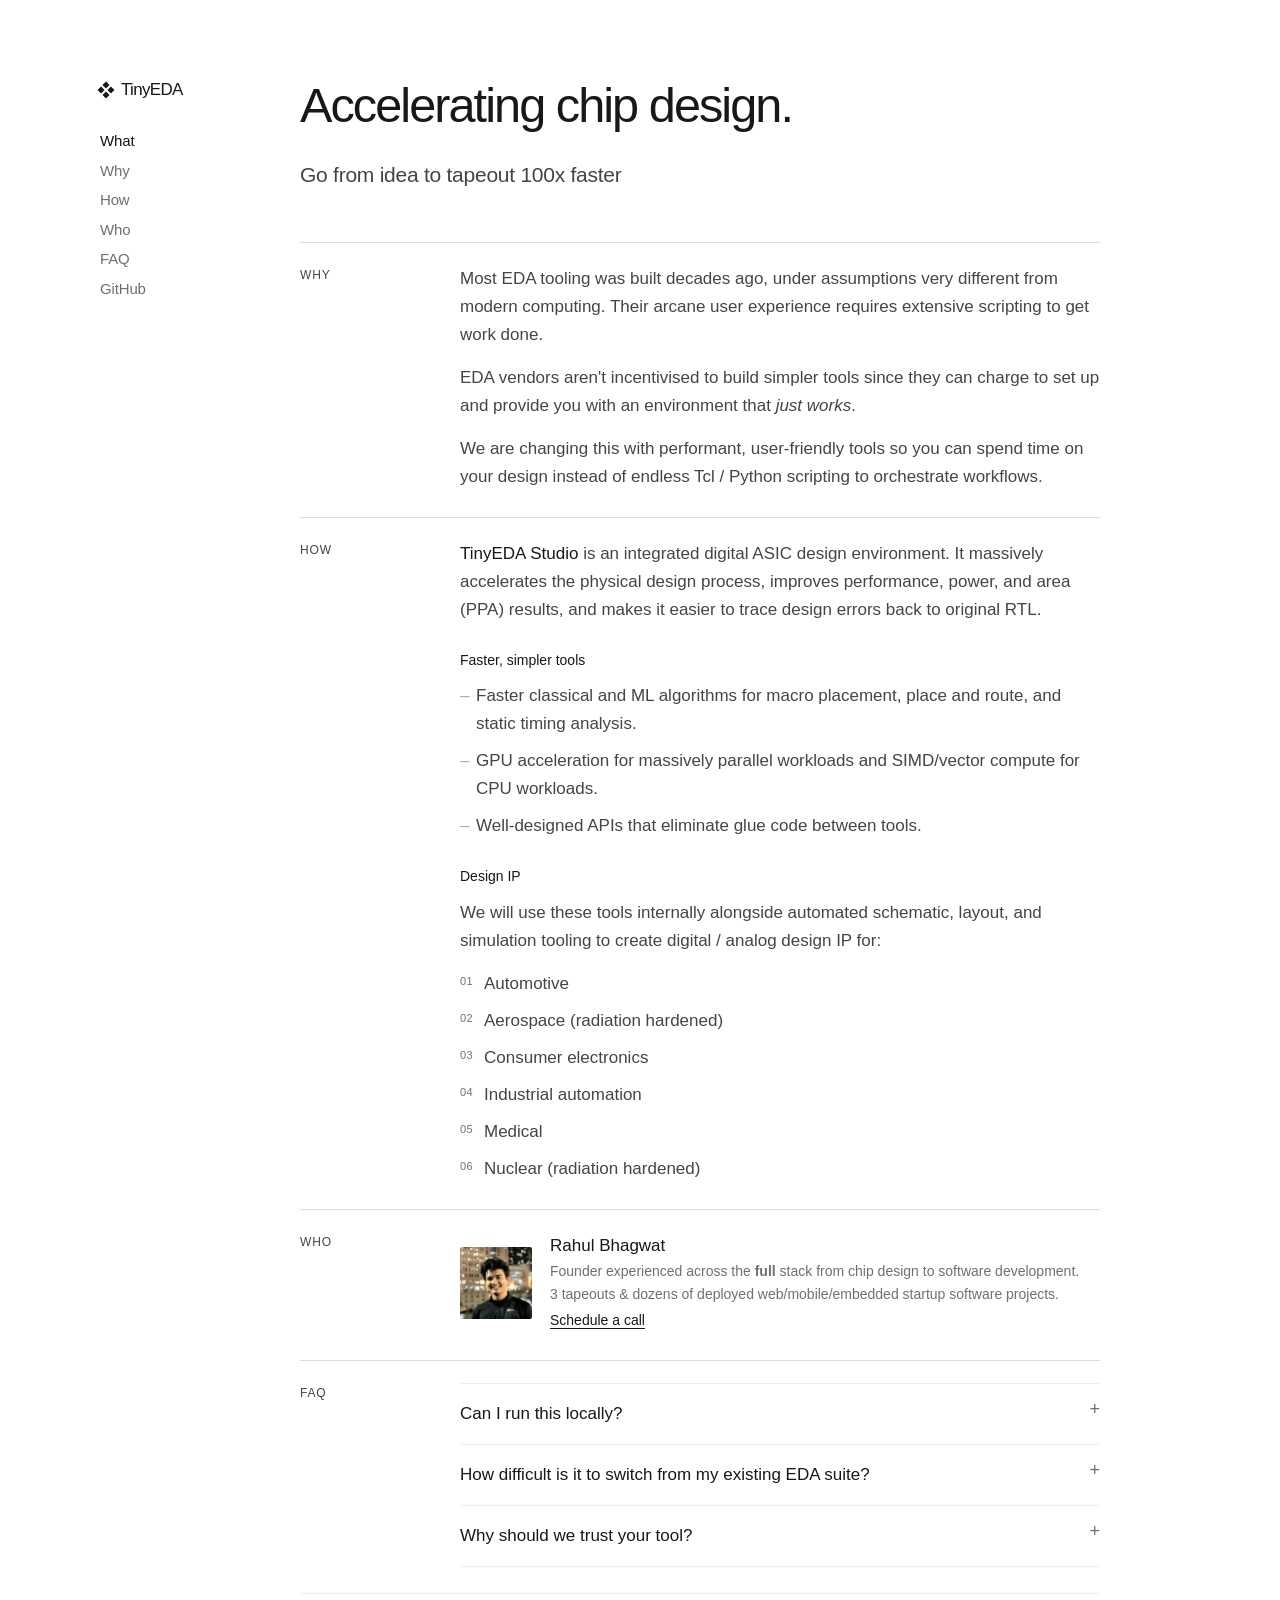
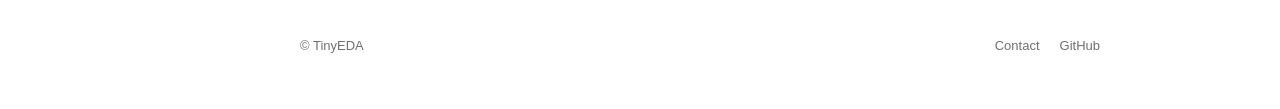
==== index.html @ 5a04b0ed "add some founder credibility cz otherwise it's just a name and face might as well be anyone else" ====
<!DOCTYPE html>
<html lang="en">
	<head>
		<meta charset="UTF-8">
		<meta name="viewport" content="width=device-width, initial-scale=1">
		<meta name="description" content="TinyEDA is building performant and simple Electronic Design Automation tools and design IP for the chip design industry.">
		<meta name="theme-color" content="#ffffff" media="(prefers-color-scheme:light)">
		<meta name="theme-color" content="#111111" media="(prefers-color-scheme:dark)">
		<link rel="icon" href="data:image/svg+xml,%3Csvg xmlns='http://www.w3.org/2000/svg' viewBox='0 0 18 18'%3E%3Cstyle%3Erect%7Bfill:%23181818%7D@media(prefers-color-scheme:dark)%7Brect%7Bfill:%23fff%7D%7D%3C/style%3E%3Cg transform='rotate(45 9 9)'%3E%3Crect x='3' y='3' width='5' height='5'/%3E%3Crect x='10' y='3' width='5' height='5'/%3E%3Crect x='3' y='10' width='5' height='5'/%3E%3Crect x='10' y='10' width='5' height='5'/%3E%3C/g%3E%3C/svg%3E">
		<title>TinyEDA: Accelerating chip design</title>
		<style>
			:root { color-scheme:light dark; --bg:#fff; --ink:#181818; --secondary:#454545; --muted:#707070; --line:#dedede; --soft:#eee; --dash:#aaa; --header:rgba(255,255,255,.96); --rail:260px; --width:800px }
			* { box-sizing:border-box }
			html { scroll-behavior:smooth }
			body { margin:0; background:var(--bg); color:var(--ink); font:15px/1.6 "Helvetica Neue",Helvetica,Arial,sans-serif }
			a { color:inherit; text-decoration:none }
			a:hover { color:var(--ink) }
			.layout { display:grid; grid-template-columns:var(--rail) 1fr; min-height:100vh; max-width:1400px; margin:auto }
			.sidebar { position:sticky; top:0; height:100vh; padding:76px 0 48px 100px }
			.logo { display:inline-flex; align-items:center; gap:9px; margin-bottom:28px; font-size:17px; font-weight:500; letter-spacing:-.04em }
			.mark { width:12px; height:12px; transform:rotate(45deg) }
			.mark::before { display:block; width:5px; height:5px; background:currentColor; box-shadow:7px 0,0 7px,7px 7px; content:"" }
			.menu { display:flex; flex-direction:column; align-items:flex-start; gap:10px }
			.menu a { color:var(--muted); line-height:1.3; letter-spacing:-.01em }
			.menu a.active { color:var(--ink); font-weight:500 }
			#nav-toggle,.nav-button { display:none }
			main { display:flex; min-width:0; min-height:100vh; flex-direction:column; max-width:920px; padding:80px 80px 52px 40px }
			h1 { max-width:var(--width); margin:0 0 28px; font-size:clamp(34px,3.8vw,52px); font-weight:300; line-height:1.05; letter-spacing:-.04em }
			.intro { max-width:var(--width); margin-bottom:50px; font-size:21px; line-height:1.55; letter-spacing:-.012em }
			.intro p { margin:0 0 14px }
			.intro p:last-child { color:var(--secondary); margin:0 }
			.rows { max-width:var(--width) }
			.row { display:grid; grid-template-columns:140px minmax(0,1fr); gap:20px; padding:22px 0 26px; border-top:1px solid var(--line); scroll-margin-top:20px }
			.row h2 { margin:2px 0 0; color:var(--secondary); font-size:12px; font-weight:400; line-height:1.4; letter-spacing:.07em; text-transform:uppercase }
			.copy { min-width:0; color:var(--secondary); font-size:17px; line-height:1.65 }
			.copy p { margin:0 0 15px }
			.copy p:last-child { margin-bottom:0 }
			.copy strong { color:var(--ink); font-weight:500 }
			.copy ul,.copy ol { margin:0; padding:0; list-style:none }
			.copy li { position:relative; margin:0 0 9px; padding-left:16px }
			.copy li:last-child { margin-bottom:0 }
			.copy li::before { position:absolute; left:0; color:var(--dash); content:"–" }
			.copy ol { counter-reset:item }
			.copy ol li { counter-increment:item; padding-left:24px }
			.copy ol li::before { content:counter(item,decimal-leading-zero); color:var(--muted); font-size:11px; letter-spacing:.04em; top:2px }
			.subhead { display:block; margin:25px 0 10px; color:var(--ink); font-size:14px; font-weight:500 }
			.person { display:grid; grid-template-columns:72px 1fr; align-items:center; gap:18px }
			.person img { width:72px; height:72px; border-radius:2px }
			.person p { margin:0 }
			.person .role { color:var(--muted); font-size:14px }
			.person .calendar-link { color:var(--ink); font-size:14px; text-decoration:underline; text-underline-offset:3px }
			details { border-bottom:1px solid var(--soft) }
			details:first-child { border-top:1px solid var(--soft) }
			summary { display:flex; justify-content:space-between; gap:20px; padding:16px 0; color:var(--ink); cursor:pointer; list-style:none }
			summary::after { color:var(--muted); content:"+"; font-size:18px; line-height:1 }
			details[open] summary::after { content:"−" }
			details p { padding:0 36px 16px 0 }
			footer { display:flex; justify-content:space-between; align-items:center; max-width:var(--width); margin-top:auto; padding-top:42px; border-top:1px solid var(--soft); color:var(--muted); font-size:13px }
			.footer-links { display:flex; gap:20px }
			@media (max-width:900px) {
				.layout { display:block }
				.sidebar { position:fixed; z-index:3; display:flex; width:100%; height:68px; padding:0 24px; align-items:center; justify-content:space-between; background:var(--header); backdrop-filter:blur(12px) }
				.logo { margin:0 }
				.menu { flex-direction:row; gap:18px }
				main { max-width:none; padding:108px 24px 48px }
				h1 { font-size:38px }
				.intro { font-size:19px; margin-bottom:36px }
				.rows,footer { max-width:none }
			}
			@media (max-width:600px) {
				body:has(#nav-toggle:checked) { overflow:hidden }
				.sidebar { height:60px; padding:0 18px; backdrop-filter:none }
				#nav-toggle { display:block; position:absolute; opacity:0; pointer-events:none }
				.nav-button { z-index:5; display:flex; width:32px; height:32px; padding:7px 5px; flex-direction:column; justify-content:space-around; cursor:pointer }
				#nav-toggle:focus-visible + .nav-button { outline:2px solid var(--ink); outline-offset:2px }
				.nav-button i { display:block; height:1.5px; background:var(--ink); transition:transform .2s,opacity .2s }
				.menu { position:fixed; inset:0; z-index:4; display:flex; visibility:hidden; opacity:0; background:var(--bg); flex-direction:column; align-items:center; justify-content:center; gap:20px; transition:opacity .2s,visibility .2s }
				.menu a { font-size:26px; color:var(--muted) }
				#nav-toggle:checked ~ .menu { visibility:visible; opacity:1 }
				#nav-toggle:checked + .nav-button i:first-child { transform:translateY(6px) rotate(45deg) }
				#nav-toggle:checked + .nav-button i:nth-child(2) { opacity:0 }
				#nav-toggle:checked + .nav-button i:last-child { transform:translateY(-6px) rotate(-45deg) }
				main { padding:91px 18px 40px }
				h1 { margin-bottom:22px; font-size:clamp(30px,9vw,36px); line-height:1.1 }
				.intro { font-size:18px; line-height:1.6 }
				.row { grid-template-columns:1fr; gap:12px; padding:17px 0 23px; scroll-margin-top:75px }
				.row h2 { margin:0; font-size:11px }
				footer { align-items:flex-start; gap:20px; padding-top:30px }
			}
			@media (prefers-color-scheme:dark) { :root { --bg:#111; --ink:#eee; --secondary:#bbb; --muted:#8d8d8d; --line:#383838; --soft:#2b2b2b; --dash:#686868; --header:rgba(17,17,17,.96) } }
			@media (prefers-reduced-motion:reduce) { html { scroll-behavior:auto } * { transition:none!important } }
		</style>
	</head>
	<body>
		<div class="layout">
			<header class="sidebar">
				<a class="logo" href="#what"><span class="mark"></span>TinyEDA</a>
				<input id="nav-toggle" type="checkbox" aria-label="Toggle navigation">
				<label class="nav-button" for="nav-toggle" aria-label="Toggle navigation"><i></i><i></i><i></i></label>
				<nav class="menu" aria-label="Main navigation">
					<a href="#what">What</a>
					<a href="#why">Why</a>
					<a href="#how">How</a>
					<a href="#who">Who</a>
					<a href="#faq">FAQ</a>
					<a href="https://github.com/tinyeda">GitHub</a>
				</nav>
			</header>
			<main>
				<h1 id="what">Accelerating chip design.</h1>
				<div class="intro">
					<p>Go from idea to tapeout 100x faster</p>
				</div>
				<div class="rows">
					<section class="row" id="why">
						<h2>Why</h2>
						<div class="copy">
							<p>Most EDA tooling was built decades ago, under assumptions very different from modern computing. Their arcane user experience requires extensive scripting to get work done.</p>
							<p>EDA vendors aren't incentivised to build simpler tools since they can charge to set up and provide you with  an environment that <em>just works</em>.</p>
							<p>We are changing this with performant, user-friendly tools so you can spend time on your design instead of endless Tcl / Python scripting to orchestrate workflows.</p>
						</div>
					</section>
					<section class="row" id="how">
						<h2>How</h2>
						<div class="copy">
							<p><strong>TinyEDA Studio</strong> is an integrated digital ASIC design environment. It massively accelerates the physical design process, improves performance, power, and area (PPA) results, and makes it easier to trace design errors back to original RTL.</p>
							<span class="subhead">Faster, simpler tools</span>
							<ul>
								<li>Faster classical and ML algorithms for macro placement, place and route, and static timing analysis.</li>
								<li>GPU acceleration for massively parallel workloads and SIMD/vector compute for CPU workloads.</li>
								<li>Well-designed APIs that eliminate glue code between tools.</li>
							</ul>
							<span class="subhead">Design IP</span>
							<p>We will use these tools internally alongside automated schematic, layout, and simulation tooling to create digital / analog design IP for:</p>
							<ol>
								<li>Automotive</li><li>Aerospace (radiation hardened)</li><li>Consumer electronics</li><li>Industrial automation</li><li>Medical</li><li>Nuclear (radiation hardened)</li>
							</ol>
						</div>
					</section>
					<section class="row" id="who">
						<h2>Who</h2>
						<div class="copy person">
							<img src="assets/rahul.webp" alt="Rahul Bhagwat" loading="lazy" decoding="async">
							<div><p><strong>Rahul Bhagwat</strong></p><p class="role">Founder experienced across the <b>full</b> stack from chip design to software development.<br>3 tapeouts & dozens of deployed web/mobile/embedded startup software projects.</p><p><a class="calendar-link" href="https://cal.com/rahulbhagwat/tinyeda">Schedule a call</a></p></div>
						</div>
					</section>
					<section class="row" id="faq">
						<h2>FAQ</h2>
						<div class="copy">
							<details><summary>Can I run this locally?</summary><p>Yes. We will have local apps for MacOS, Windows, and Linux, as well as a collaborative web app hostable on-premise.</p></details>
							<details><summary>How difficult is it to switch from my existing EDA suite?</summary><p>We will provide tooling to port your Tcl scripts and tool-specific configurations, making the switch painless and inexpensive for your organization.</p></details>
							<details><summary>Why should we trust your tool?</summary><p>We will formally verify equivalence where applicable and work closely with foundries to qualify our tools as signoff-ready.</p></details>
						</div>
					</section>
				</div>
				<footer>
					<span>© TinyEDA</span>
					<nav class="footer-links" aria-label="Footer navigation"><a href="mailto:rahul@tinyeda.com">Contact</a><a href="https://github.com/tinyeda">GitHub</a></nav>
				</footer>
			</main>
		</div>
		<script>
			const links=[...document.querySelectorAll('.menu a[href^="#"]')],sections=links.map(a=>document.querySelector(a.hash));let selected,offsets,max=1,ticking;
			function mark(section){links.forEach(a=>a.classList.toggle('active',a.hash==='#'+section.id))}
			function setActive(){if(selected)return mark(selected);let current=sections[0],line=120+scrollY/max*(innerHeight*.75-120),position=scrollY+line;for(let i=0;i<sections.length;i++)if(offsets[i]<=position)current=sections[i];mark(current)}
			function refresh(){offsets=sections.map(section=>section.offsetTop);max=Math.max(document.documentElement.scrollHeight-innerHeight,1);setActive()}
			function onScroll(){if(!ticking){ticking=true;requestAnimationFrame(()=>{setActive();ticking=false})}}
			document.querySelectorAll('.menu a').forEach(a=>a.addEventListener('click',()=>{document.querySelector('#nav-toggle').checked=false;if(a.hash){selected=document.querySelector(a.hash);mark(selected)}}));
			sections.forEach(section=>section.addEventListener('pointerdown',()=>{selected=section;mark(section)}));
			for(const event of ['wheel','touchstart'])addEventListener(event,()=>selected=null,{passive:true});
			addEventListener('keydown',e=>{if(['ArrowDown','ArrowUp','PageDown','PageUp','Home','End',' '].includes(e.key))selected=null});
			addEventListener('scroll',onScroll,{passive:true});addEventListener('resize',()=>requestAnimationFrame(refresh));new ResizeObserver(refresh).observe(document.querySelector('main'));requestAnimationFrame(refresh);
		</script>
	</body>
</html>
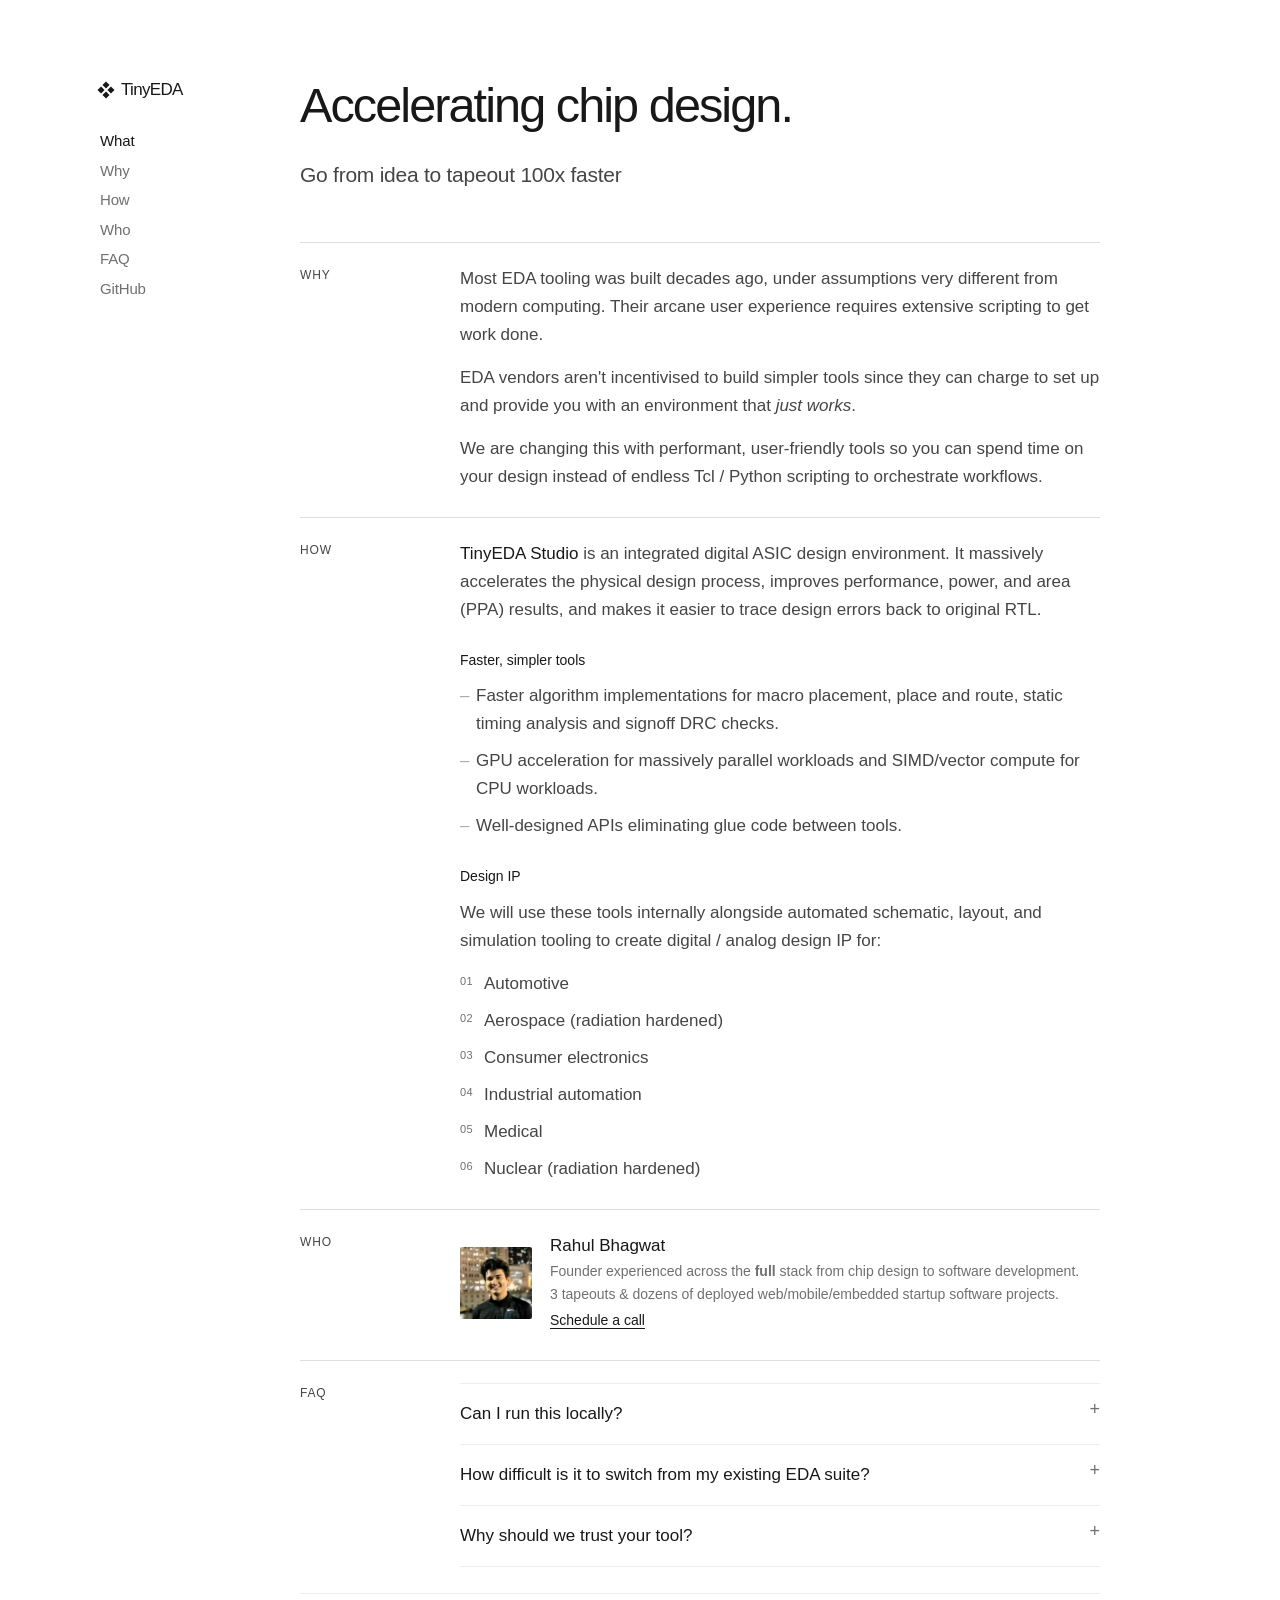
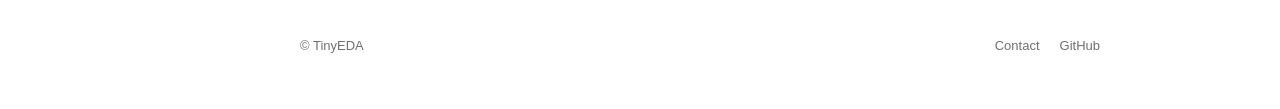
==== commit 7c5e3112: "conciseness" ====
--- a/index.html
+++ b/index.html
@@ -126,9 +126,9 @@
 							<p><strong>TinyEDA Studio</strong> is an integrated digital ASIC design environment. It massively accelerates the physical design process, improves performance, power, and area (PPA) results, and makes it easier to trace design errors back to original RTL.</p>
 							<span class="subhead">Faster, simpler tools</span>
 							<ul>
-								<li>Faster classical and ML algorithms for macro placement, place and route, and static timing analysis.</li>
+								<li>Faster algorithm implementations for macro placement, place and route, static timing analysis and signoff DRC checks.</li>
 								<li>GPU acceleration for massively parallel workloads and SIMD/vector compute for CPU workloads.</li>
-								<li>Well-designed APIs that eliminate glue code between tools.</li>
+								<li>Well-designed APIs eliminating glue code between tools.</li>
 							</ul>
 							<span class="subhead">Design IP</span>
 							<p>We will use these tools internally alongside automated schematic, layout, and simulation tooling to create digital / analog design IP for:</p>
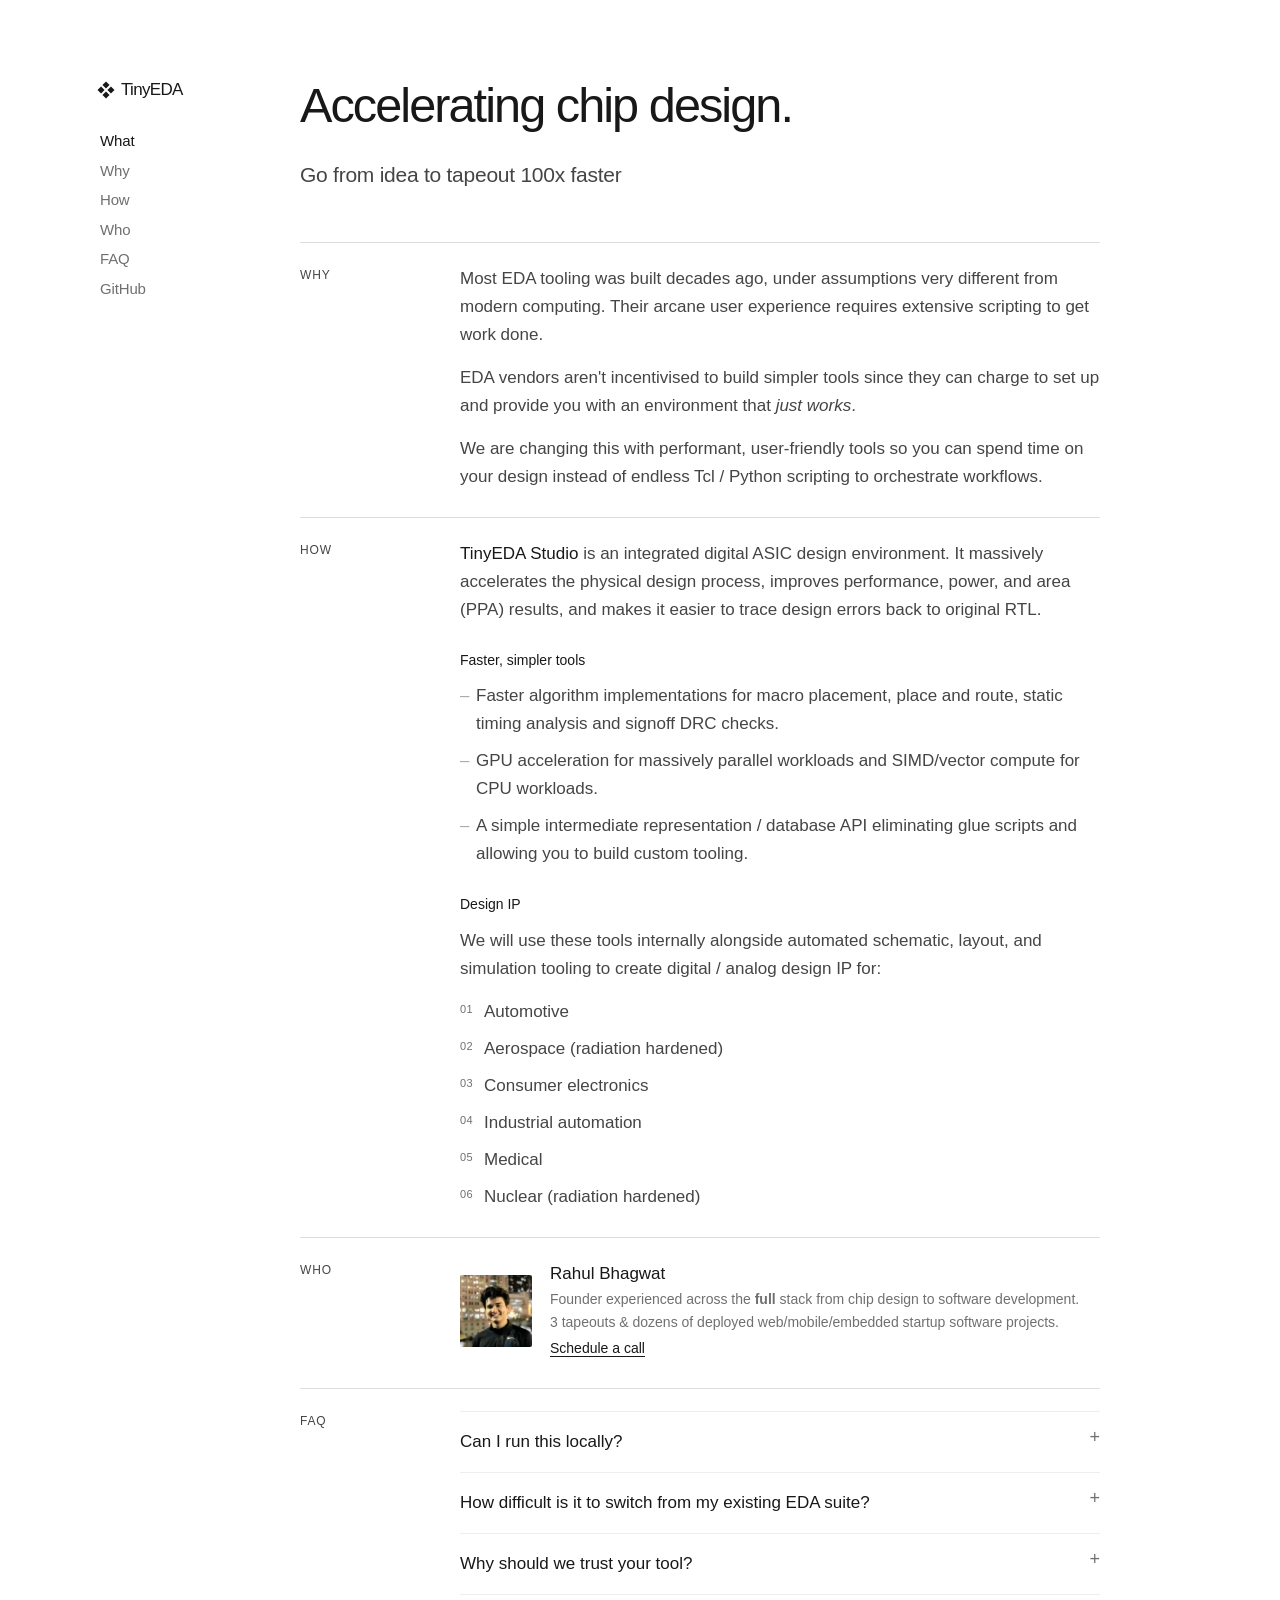
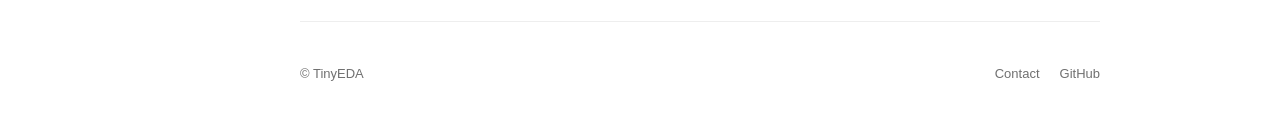
==== commit 9e6f26e7: "be more specific" ====
--- a/index.html
+++ b/index.html
@@ -128,7 +128,7 @@
 							<ul>
 								<li>Faster algorithm implementations for macro placement, place and route, static timing analysis and signoff DRC checks.</li>
 								<li>GPU acceleration for massively parallel workloads and SIMD/vector compute for CPU workloads.</li>
-								<li>Well-designed APIs eliminating glue code between tools.</li>
+								<li>A simple intermediate representation / database API eliminating glue scripts and allowing you to build custom tooling.</li>
 							</ul>
 							<span class="subhead">Design IP</span>
 							<p>We will use these tools internally alongside automated schematic, layout, and simulation tooling to create digital / analog design IP for:</p>
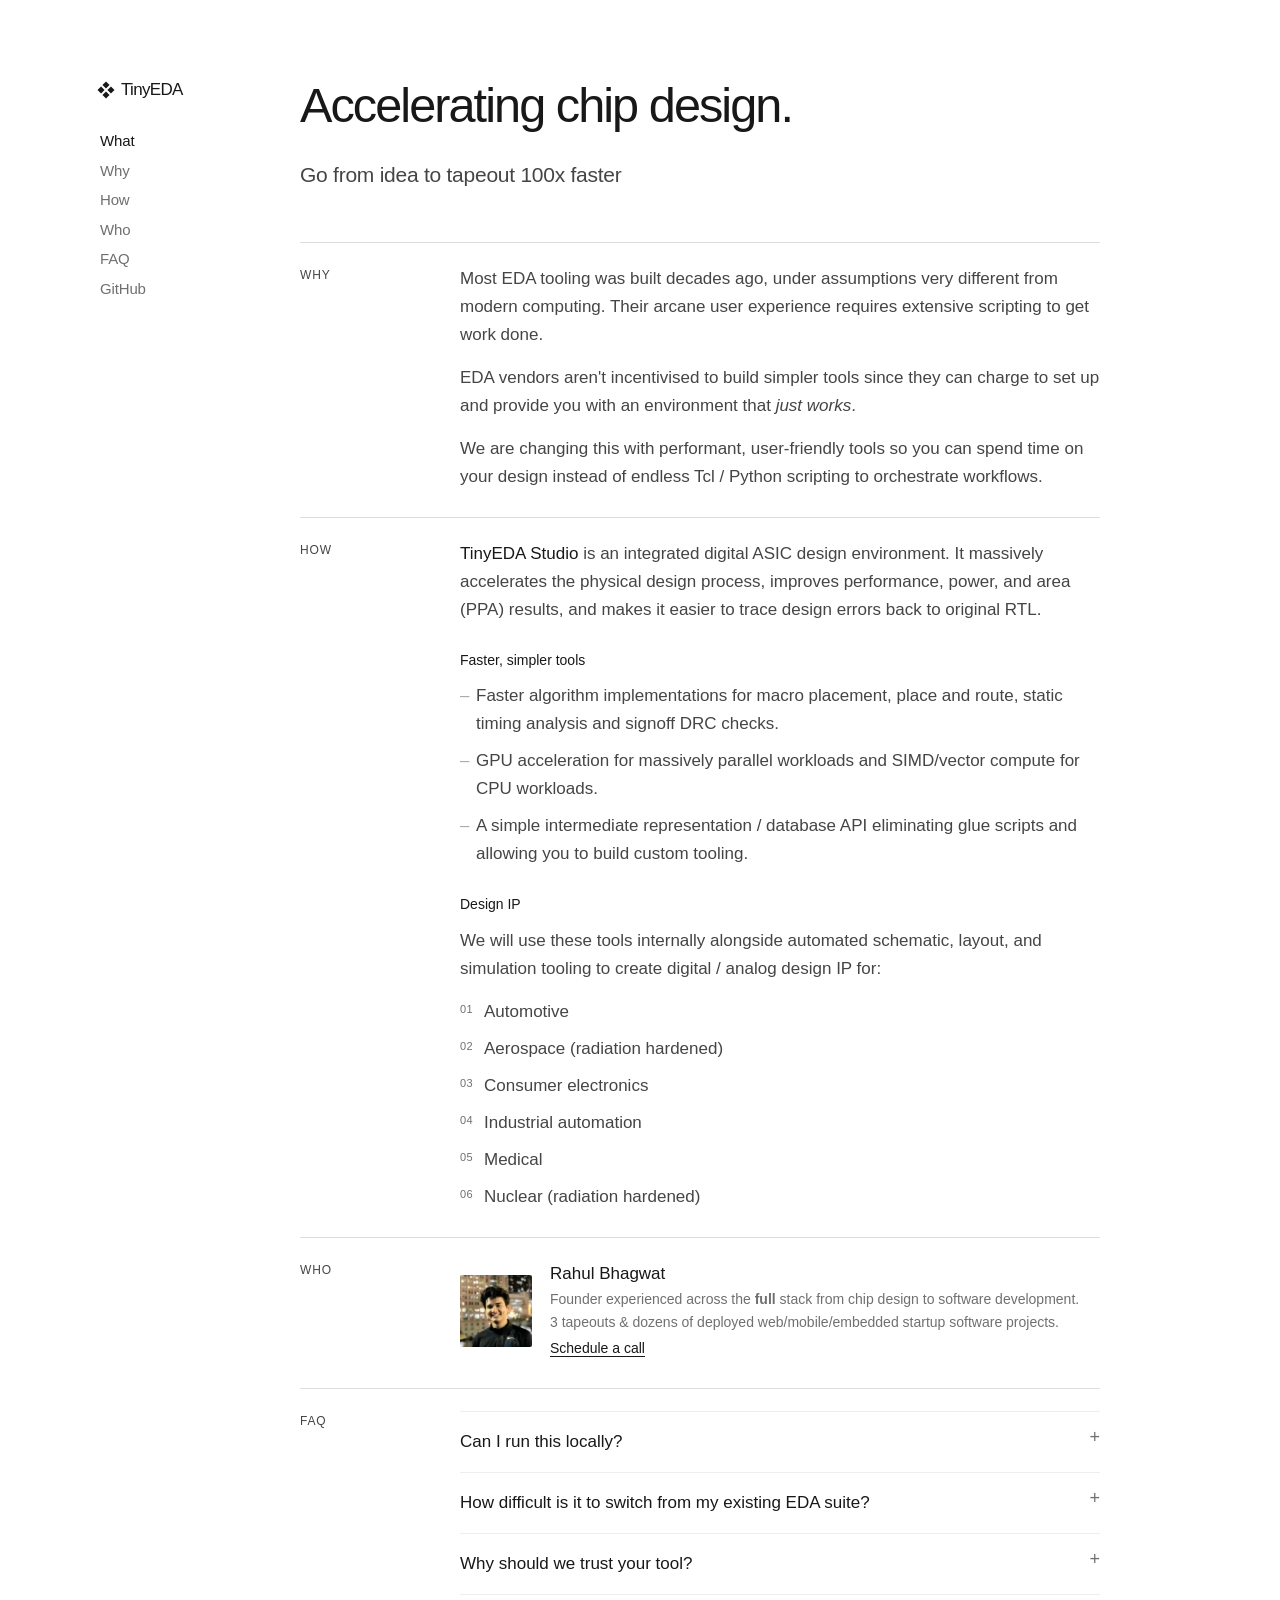
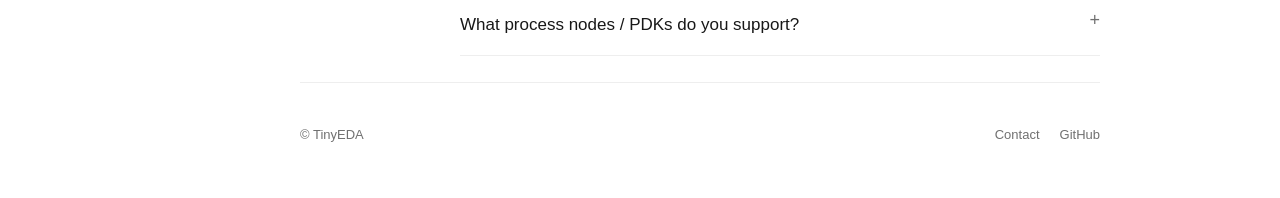
==== commit 301508b3: "lil note in faq about pdk support" ====
--- a/index.html
+++ b/index.html
@@ -150,6 +150,7 @@
 							<details><summary>Can I run this locally?</summary><p>Yes. We will have local apps for MacOS, Windows, and Linux, as well as a collaborative web app hostable on-premise.</p></details>
 							<details><summary>How difficult is it to switch from my existing EDA suite?</summary><p>We will provide tooling to port your Tcl scripts and tool-specific configurations, making the switch painless and inexpensive for your organization.</p></details>
 							<details><summary>Why should we trust your tool?</summary><p>We will formally verify equivalence where applicable and work closely with foundries to qualify our tools as signoff-ready.</p></details>
+							<details><summary>What process nodes / PDKs do you support?</summary>We can port any PDK within 2 weeks if it isn't already supported by our platform.<br>We have built first class support for everything from planar CMOS -> FinFet -> GAAFET (with backside power delivery) all the way from 180nm to 18A.</p></details>
 						</div>
 					</section>
 				</div>
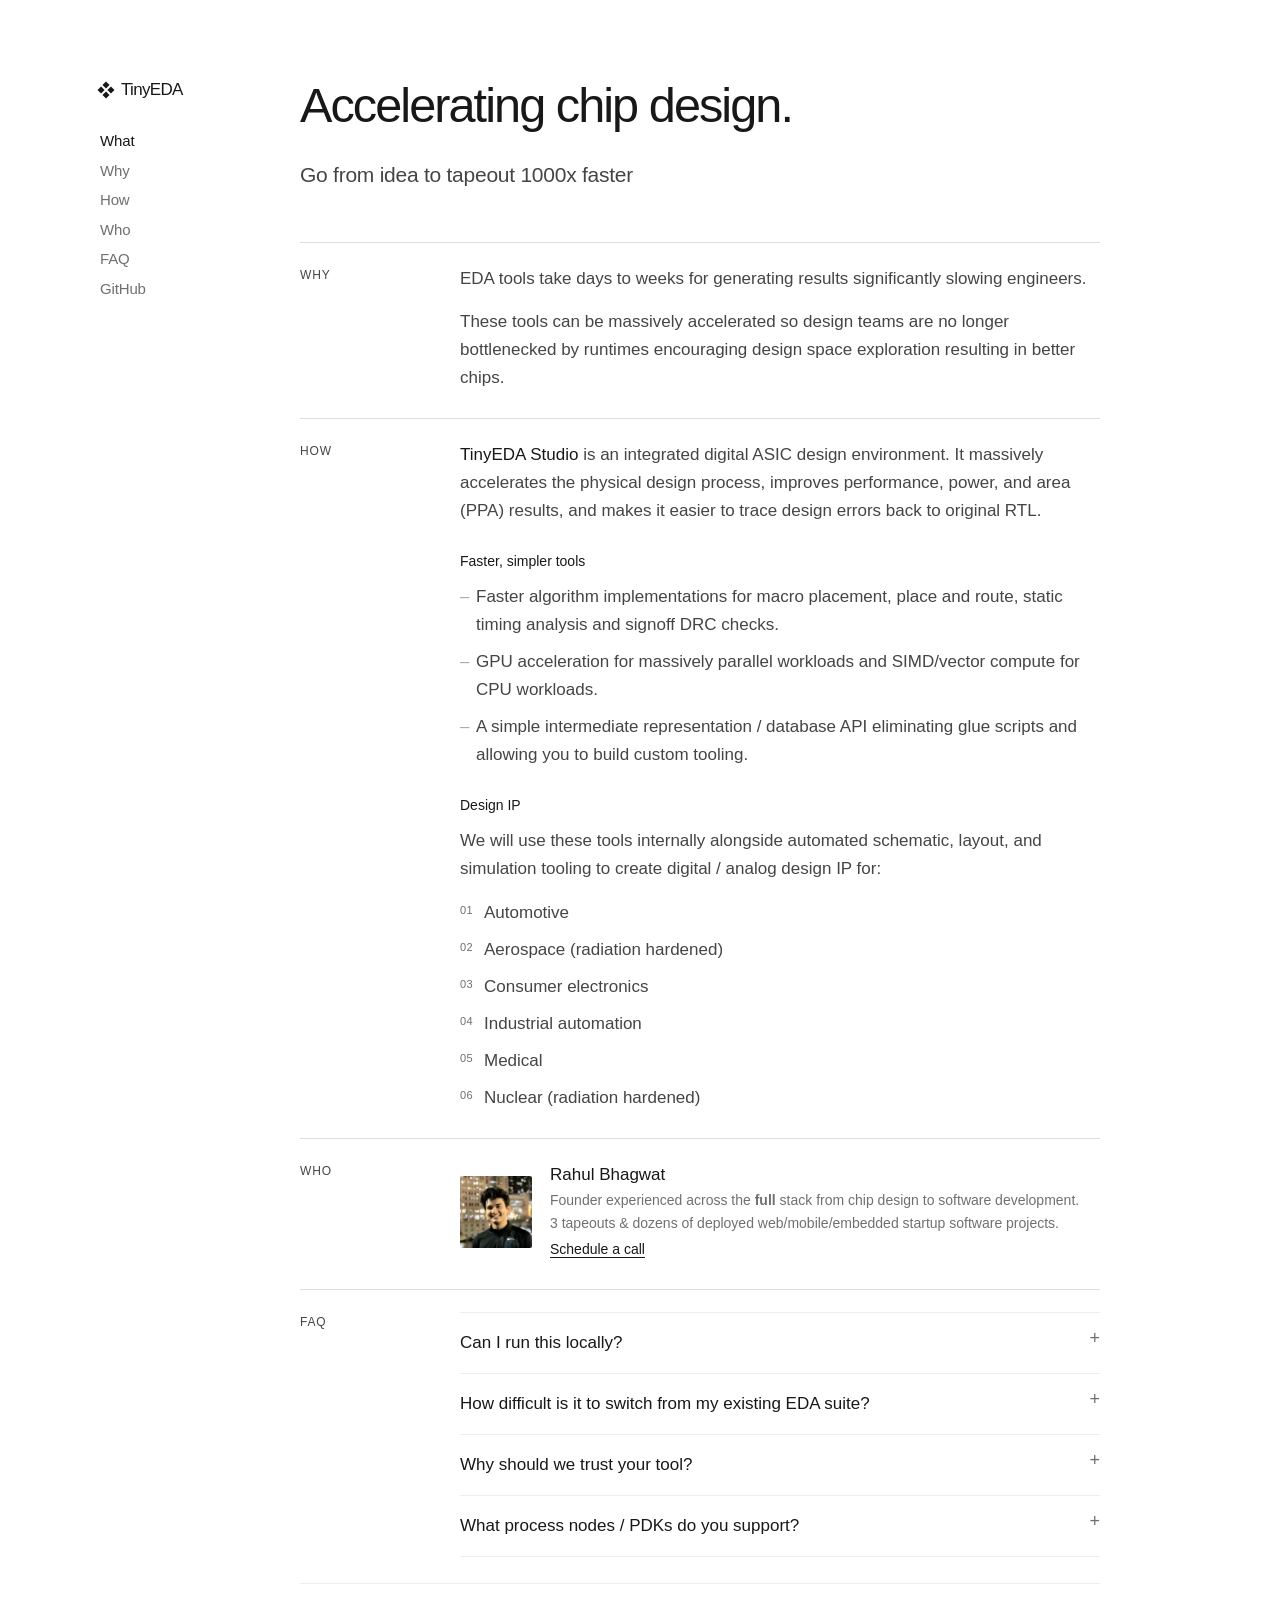
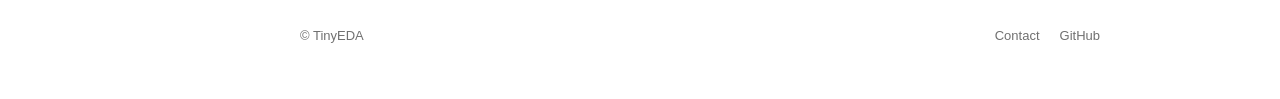
==== commit e120caf1: "concise" ====
--- a/index.html
+++ b/index.html
@@ -109,15 +109,14 @@
 			<main>
 				<h1 id="what">Accelerating chip design.</h1>
 				<div class="intro">
-					<p>Go from idea to tapeout 100x faster</p>
+					<p>Go from idea to tapeout 1000x faster</p>
 				</div>
 				<div class="rows">
 					<section class="row" id="why">
 						<h2>Why</h2>
 						<div class="copy">
-							<p>Most EDA tooling was built decades ago, under assumptions very different from modern computing. Their arcane user experience requires extensive scripting to get work done.</p>
-							<p>EDA vendors aren't incentivised to build simpler tools since they can charge to set up and provide you with  an environment that <em>just works</em>.</p>
-							<p>We are changing this with performant, user-friendly tools so you can spend time on your design instead of endless Tcl / Python scripting to orchestrate workflows.</p>
+							<p>EDA tools take days to weeks for generating results significantly slowing engineers.</p>
+							<p>These tools can be massively accelerated so design teams are no longer bottlenecked by runtimes encouraging design space exploration resulting in better chips.</p>
 						</div>
 					</section>
 					<section class="row" id="how">
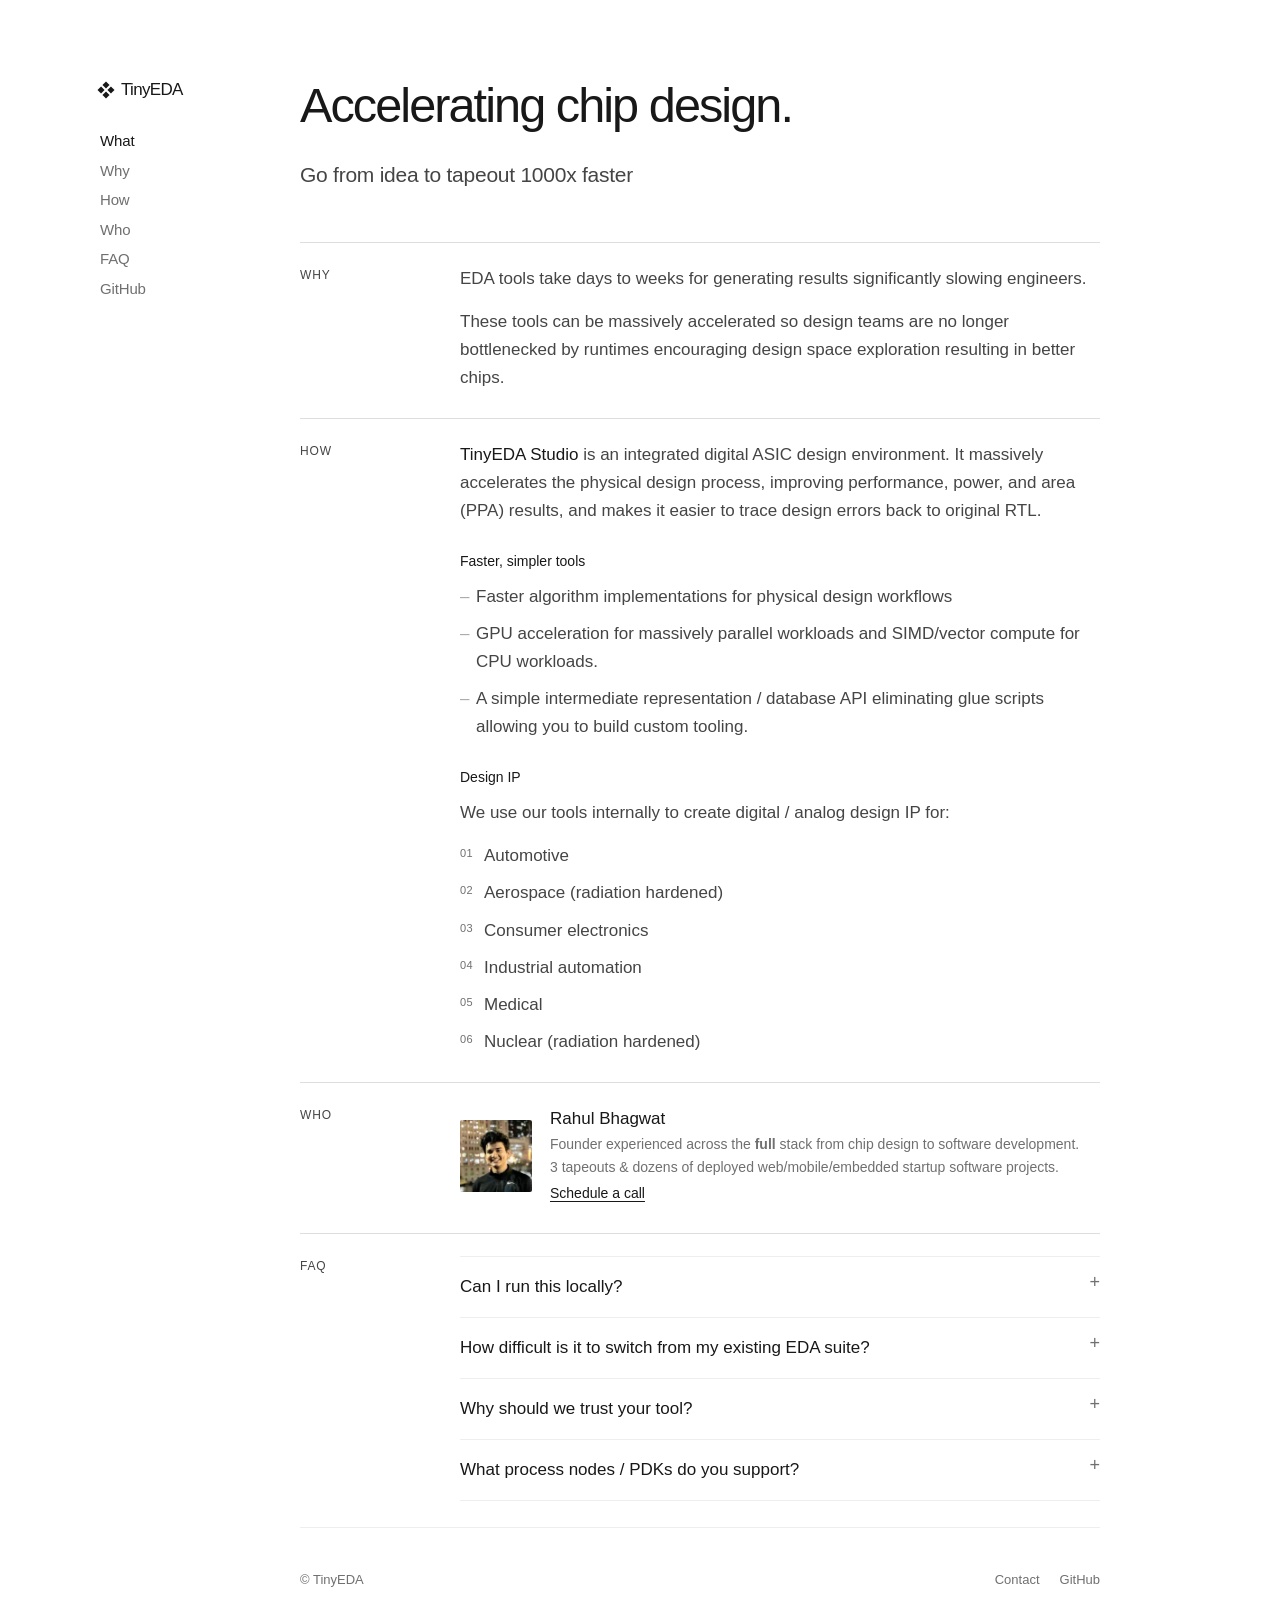
==== commit 296eff69: "more conciseness" ====
--- a/index.html
+++ b/index.html
@@ -122,15 +122,15 @@
 					<section class="row" id="how">
 						<h2>How</h2>
 						<div class="copy">
-							<p><strong>TinyEDA Studio</strong> is an integrated digital ASIC design environment. It massively accelerates the physical design process, improves performance, power, and area (PPA) results, and makes it easier to trace design errors back to original RTL.</p>
+							<p><strong>TinyEDA Studio</strong> is an integrated digital ASIC design environment. It massively accelerates the physical design process, improving performance, power, and area (PPA) results, and makes it easier to trace design errors back to original RTL.</p>
 							<span class="subhead">Faster, simpler tools</span>
 							<ul>
-								<li>Faster algorithm implementations for macro placement, place and route, static timing analysis and signoff DRC checks.</li>
+								<li>Faster algorithm implementations for physical design workflows</li>
 								<li>GPU acceleration for massively parallel workloads and SIMD/vector compute for CPU workloads.</li>
-								<li>A simple intermediate representation / database API eliminating glue scripts and allowing you to build custom tooling.</li>
+								<li>A simple intermediate representation / database API eliminating glue scripts allowing you to build custom tooling.</li>
 							</ul>
 							<span class="subhead">Design IP</span>
-							<p>We will use these tools internally alongside automated schematic, layout, and simulation tooling to create digital / analog design IP for:</p>
+							<p>We use our tools internally to create digital / analog design IP for:</p>
 							<ol>
 								<li>Automotive</li><li>Aerospace (radiation hardened)</li><li>Consumer electronics</li><li>Industrial automation</li><li>Medical</li><li>Nuclear (radiation hardened)</li>
 							</ol>
@@ -146,10 +146,10 @@
 					<section class="row" id="faq">
 						<h2>FAQ</h2>
 						<div class="copy">
-							<details><summary>Can I run this locally?</summary><p>Yes. We will have local apps for MacOS, Windows, and Linux, as well as a collaborative web app hostable on-premise.</p></details>
-							<details><summary>How difficult is it to switch from my existing EDA suite?</summary><p>We will provide tooling to port your Tcl scripts and tool-specific configurations, making the switch painless and inexpensive for your organization.</p></details>
-							<details><summary>Why should we trust your tool?</summary><p>We will formally verify equivalence where applicable and work closely with foundries to qualify our tools as signoff-ready.</p></details>
-							<details><summary>What process nodes / PDKs do you support?</summary>We can port any PDK within 2 weeks if it isn't already supported by our platform.<br>We have built first class support for everything from planar CMOS -> FinFet -> GAAFET (with backside power delivery) all the way from 180nm to 18A.</p></details>
+							<details><summary>Can I run this locally?</summary><p>Yes. We have local MacOS, Windows, Linux binaries alongside self-hostable Web Assembly builds.</p></details>
+							<details><summary>How difficult is it to switch from my existing EDA suite?</summary><p>We provide tooling to port Tcl scripts and tool-specific configurations, making switching painless and inexpensive for your organization.</p></details>
+							<details><summary>Why should we trust your tool?</summary><p>We formally verify equivalence where applicable and work closely with foundries to qualify our tools as signoff-ready.</p></details>
+							<details><summary>What process nodes / PDKs do you support?</summary>PDKs not already on our platform can be ported within 2 weeks.<br>Built with first class support for everything from planar CMOS -> FinFet -> GAAFET (with backside power delivery) all the way from 180nm to 18A.</p></details>
 						</div>
 					</section>
 				</div>
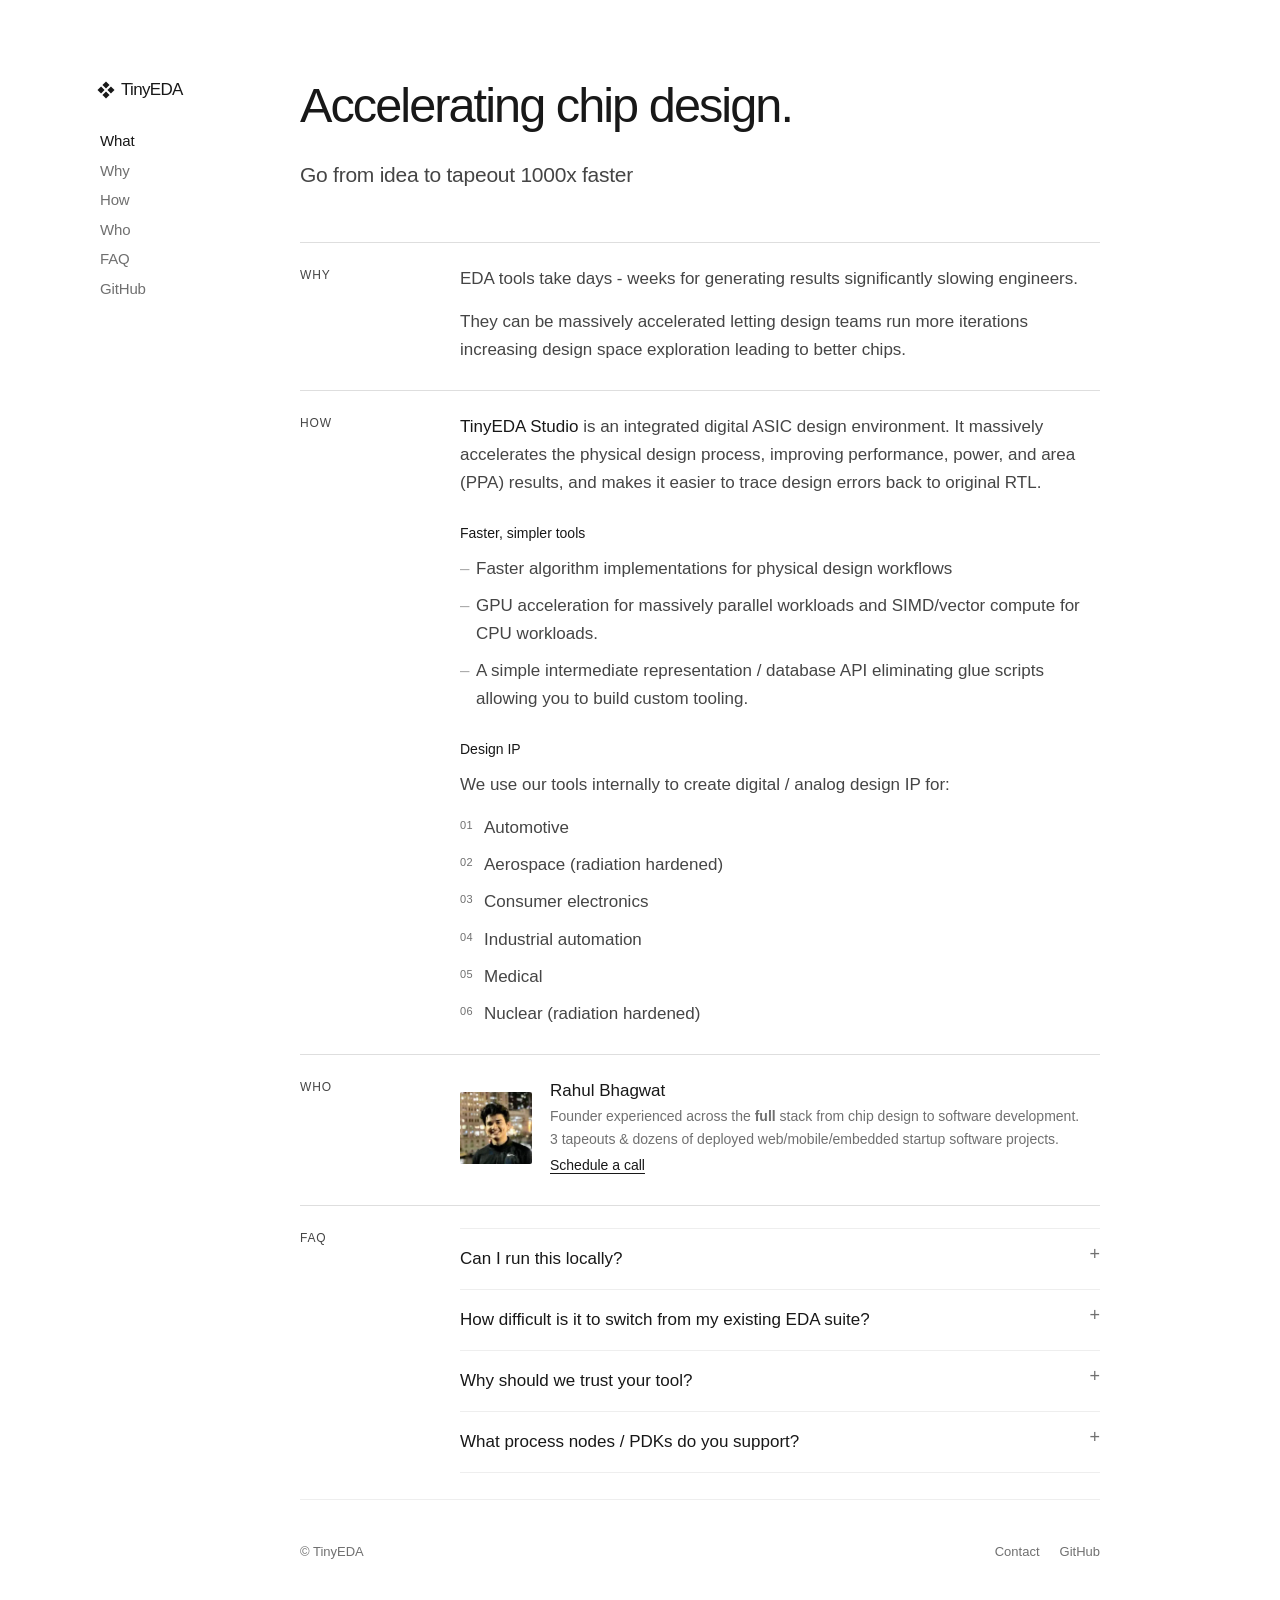
==== commit 6cb81fb5: "better grammar" ====
--- a/index.html
+++ b/index.html
@@ -115,8 +115,8 @@
 					<section class="row" id="why">
 						<h2>Why</h2>
 						<div class="copy">
-							<p>EDA tools take days to weeks for generating results significantly slowing engineers.</p>
-							<p>These tools can be massively accelerated so design teams are no longer bottlenecked by runtimes encouraging design space exploration resulting in better chips.</p>
+							<p>EDA tools take days - weeks for generating results significantly slowing engineers.</p>
+							<p>They can be massively accelerated letting design teams run more iterations increasing design space exploration leading to better chips.</p>
 						</div>
 					</section>
 					<section class="row" id="how">
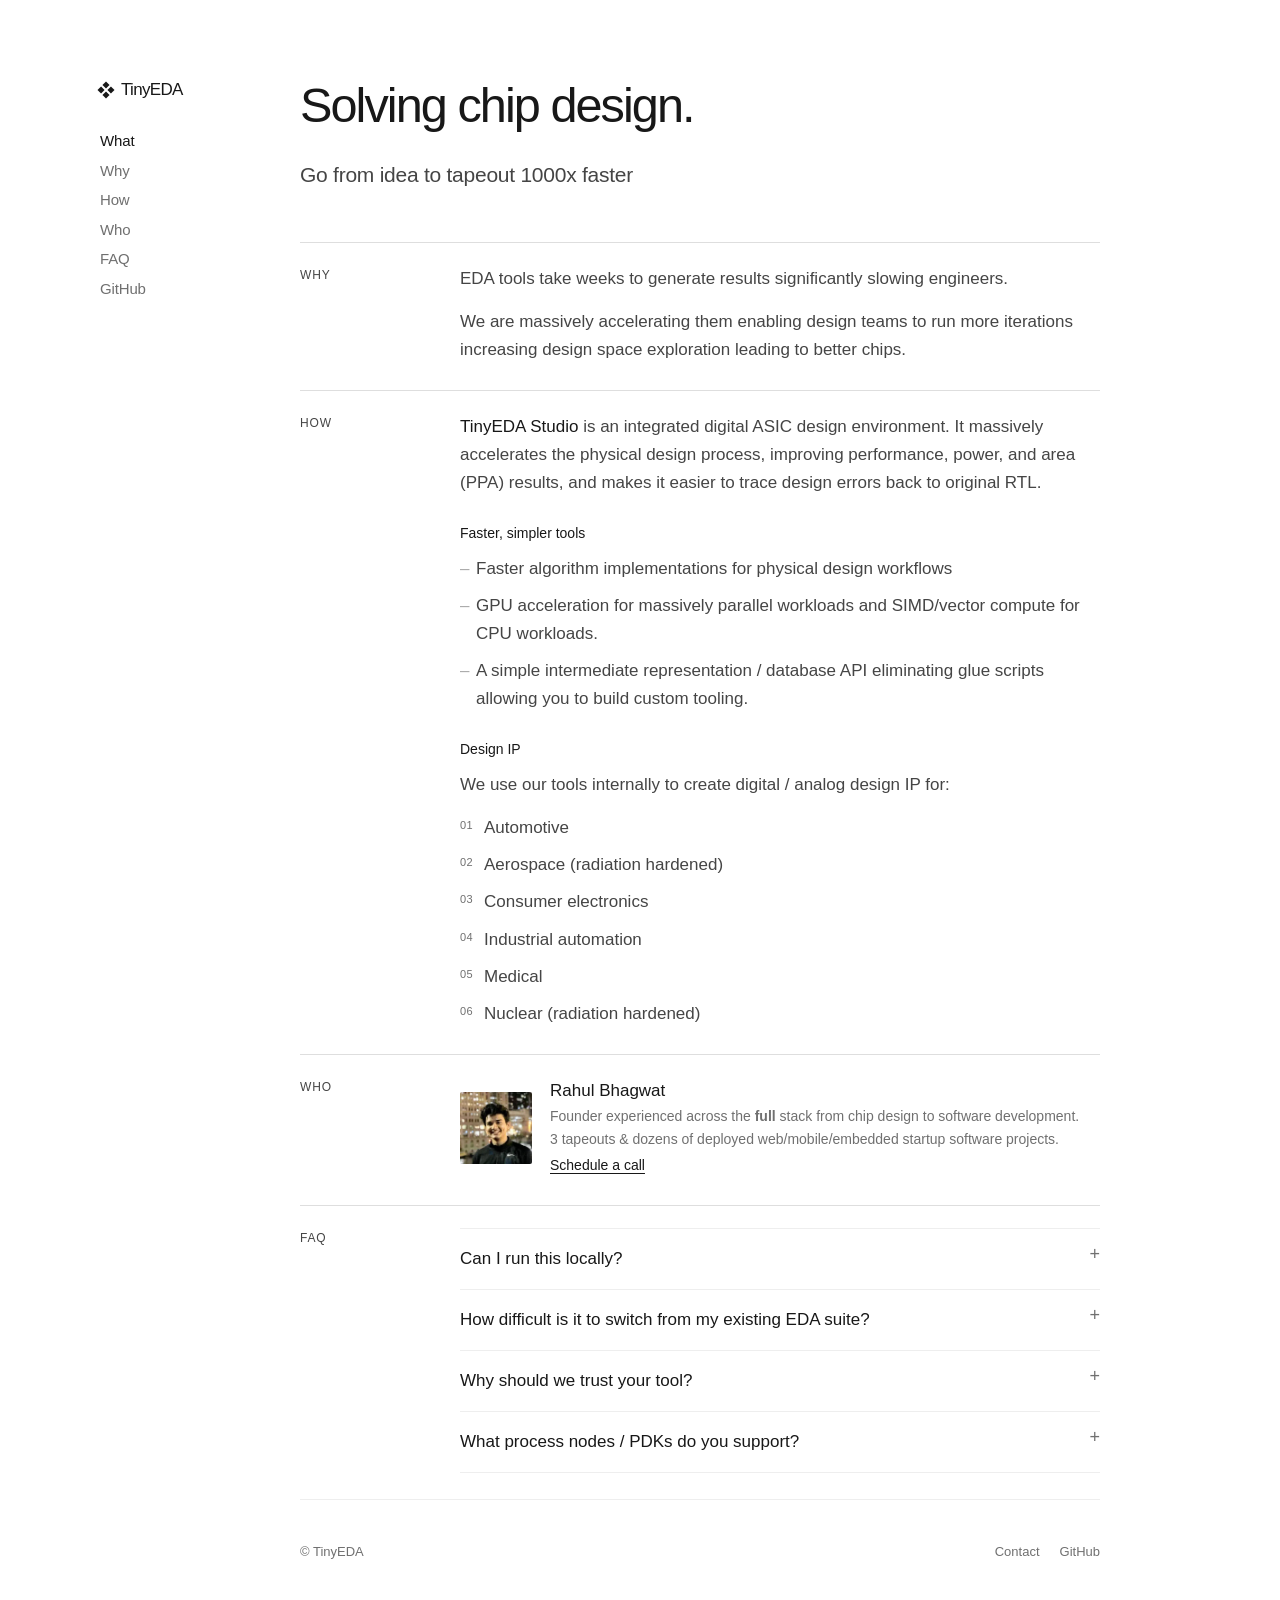
==== commit 145a45e6: "grammar change" ====
--- a/index.html
+++ b/index.html
@@ -7,7 +7,7 @@
 		<meta name="theme-color" content="#ffffff" media="(prefers-color-scheme:light)">
 		<meta name="theme-color" content="#111111" media="(prefers-color-scheme:dark)">
 		<link rel="icon" href="data:image/svg+xml,%3Csvg xmlns='http://www.w3.org/2000/svg' viewBox='0 0 18 18'%3E%3Cstyle%3Erect%7Bfill:%23181818%7D@media(prefers-color-scheme:dark)%7Brect%7Bfill:%23fff%7D%7D%3C/style%3E%3Cg transform='rotate(45 9 9)'%3E%3Crect x='3' y='3' width='5' height='5'/%3E%3Crect x='10' y='3' width='5' height='5'/%3E%3Crect x='3' y='10' width='5' height='5'/%3E%3Crect x='10' y='10' width='5' height='5'/%3E%3C/g%3E%3C/svg%3E">
-		<title>TinyEDA: Accelerating chip design</title>
+		<title>TinyEDA: Solving chip design</title>
 		<style>
 			:root { color-scheme:light dark; --bg:#fff; --ink:#181818; --secondary:#454545; --muted:#707070; --line:#dedede; --soft:#eee; --dash:#aaa; --header:rgba(255,255,255,.96); --rail:260px; --width:800px }
 			* { box-sizing:border-box }
@@ -107,7 +107,7 @@
 				</nav>
 			</header>
 			<main>
-				<h1 id="what">Accelerating chip design.</h1>
+				<h1 id="what">Solving chip design.</h1>
 				<div class="intro">
 					<p>Go from idea to tapeout 1000x faster</p>
 				</div>
@@ -115,8 +115,8 @@
 					<section class="row" id="why">
 						<h2>Why</h2>
 						<div class="copy">
-							<p>EDA tools take days - weeks for generating results significantly slowing engineers.</p>
-							<p>They can be massively accelerated letting design teams run more iterations increasing design space exploration leading to better chips.</p>
+							<p>EDA tools take weeks to generate results significantly slowing engineers.</p>
+							<p>We are massively accelerating them enabling design teams to run more iterations increasing design space exploration leading to better chips.</p>
 						</div>
 					</section>
 					<section class="row" id="how">
